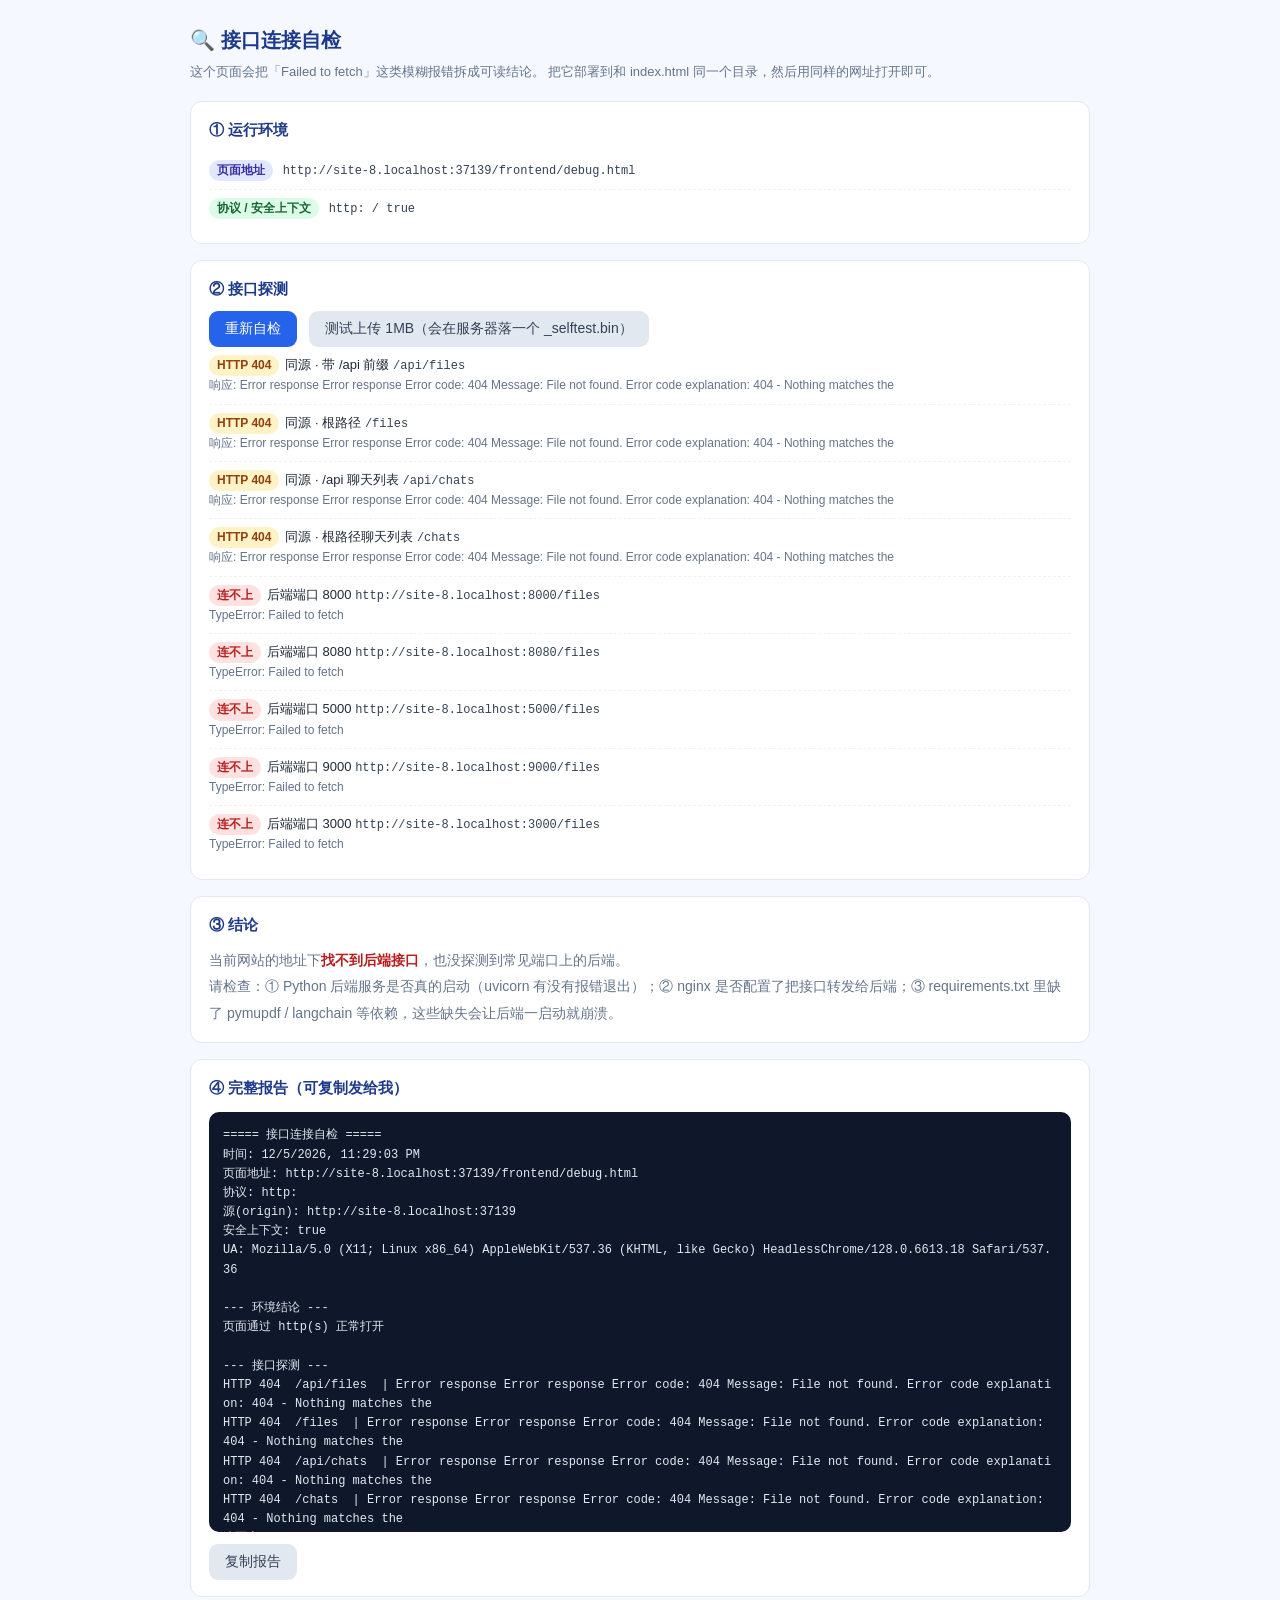
==== frontend/debug.html @ bb72d321 "chore: capture safe pre-agent baseline" ====
<!DOCTYPE html>
<html lang="zh-CN">

<head>

    <meta charset="UTF-8">

    <meta name="viewport" content="width=device-width, initial-scale=1.0">

    <title>接口连接自检 - AI智能机器人</title>

    <style>

        * { box-sizing: border-box; }

        body {
            margin: 0;
            padding: 24px;
            font-family: "Microsoft YaHei", Arial, sans-serif;
            background: #f5f8ff;
            color: #1f2937;
            line-height: 1.6;
        }

        .wrap { max-width: 900px; margin: 0 auto; }

        h1 { font-size: 20px; color: #1e3a8a; margin: 0 0 6px; }

        .sub { color: #64748b; font-size: 13px; margin-bottom: 18px; }

        .card {
            background: #fff;
            border: 1px solid #e2e8f0;
            border-radius: 12px;
            padding: 16px 18px;
            margin-bottom: 16px;
        }

        .card h2 {
            font-size: 15px;
            margin: 0 0 10px;
            color: #1e3a8a;
        }

        .row {
            padding: 8px 0;
            border-bottom: 1px dashed #eef2f7;
            font-size: 13px;
            word-break: break-all;
        }

        .row:last-child { border-bottom: none; }

        .url { color: #334155; font-family: Consolas, monospace; font-size: 12px; }

        .badge {
            display: inline-block;
            padding: 1px 8px;
            border-radius: 20px;
            font-size: 12px;
            font-weight: bold;
            margin-right: 6px;
        }

        .b-ok { background: #dcfce7; color: #166534; }
        .b-warn { background: #fef3c7; color: #92400e; }
        .b-bad { background: #fee2e2; color: #b91c1c; }
        .b-info { background: #e0e7ff; color: #3730a3; }

        .note { color: #64748b; font-size: 12px; }

        button {
            padding: 9px 16px;
            border: none;
            border-radius: 9px;
            background: #2563eb;
            color: #fff;
            font-size: 14px;
            cursor: pointer;
            margin-right: 8px;
        }

        button.gray { background: #e2e8f0; color: #334155; }
        button:disabled { opacity: .6; cursor: not-allowed; }

        pre {
            background: #0f172a;
            color: #e2e8f0;
            padding: 14px;
            border-radius: 10px;
            font-size: 12px;
            overflow-x: auto;
            white-space: pre-wrap;
            word-break: break-all;
            max-height: 420px;
        }

        .verdict {
            font-size: 14px;
            line-height: 1.9;
        }

        .verdict b { color: #b91c1c; }

    </style>

</head>

<body>

<div class="wrap">

    <h1>🔍 接口连接自检</h1>

    <div class="sub">
        这个页面会把「Failed to fetch」这类模糊报错拆成可读结论。
        把它部署到和 index.html 同一个目录，然后用同样的网址打开即可。
    </div>


    <div class="card">

        <h2>① 运行环境</h2>

        <div id="env"></div>

    </div>


    <div class="card">

        <h2>② 接口探测</h2>

        <button id="runBtn" onclick="runAll()">重新自检</button>

        <button class="gray" onclick="testUpload(this)">测试上传 1MB（会在服务器落一个 _selftest.bin）</button>

        <div id="results"></div>

    </div>


    <div class="card">

        <h2>③ 结论</h2>

        <div id="verdict" class="verdict note">正在自检…</div>

    </div>


    <div class="card">

        <h2>④ 完整报告（可复制发给我）</h2>

        <pre id="report">正在生成…</pre>

        <button class="gray" onclick="copyReport()">复制报告</button>

    </div>

</div>


<script>

// =============================
// 探测目标
// =============================
function buildTargets() {

    const host = location.hostname;
    const proto = location.protocol;

    const list = [
        { label: "同源 · 带 /api 前缀", url: "/api/files", kind: "same" },
        { label: "同源 · 根路径",      url: "/files",     kind: "same" },
        { label: "同源 · /api 聊天列表", url: "/api/chats", kind: "same" },
        { label: "同源 · 根路径聊天列表", url: "/chats",   kind: "same" }
    ];

    // 常见后端端口（本地开发时后端常跑在这里）
    [8000, 8080, 5000, 9000, 3000].forEach(function (p) {

        list.push({
            label: "后端端口 " + p,
            url: proto + "//" + host + ":" + p + "/files",
            kind: "port"
        });

    });

    return list;
}



// =============================
// 探测：CORS 模式（能拿到状态码）
// =============================
async function probeCors(url) {

    try {

        const res = await fetch(url, { method: "GET", cache: "no-store" });

        let body = "";

        try {

            body = (await res.text()).replace(/<[^>]+>/g, " ")
                .replace(/\s+/g, " ").trim().slice(0, 120);

        } catch (e) { /* 忽略 */ }

        return { ok: true, status: res.status, body: body };

    } catch (e) {

        return { ok: false, error: (e && e.name) + ": " + (e && e.message) };

    }

}



// =============================
// 探测：no-cors 模式（只判断"能不能连上主机"）
// =============================
async function probeReach(url) {

    try {

        await fetch(url, { method: "GET", mode: "no-cors", cache: "no-store" });

        return true;   // 服务器有响应（哪怕是 404），说明连得上

    } catch (e) {

        return false;  // 连接被拒 / DNS 失败 / 被拦截

    }

}



// =============================
// 全局报告缓冲
// =============================
let reportLines = [];


function log(line) {

    reportLines.push(line);

    const el = document.getElementById("report");

    el.textContent = reportLines.join("\n");

}



// =============================
// 主流程
// =============================
async function runAll() {

    const runBtn = document.getElementById("runBtn");

    runBtn.disabled = true;
    runBtn.textContent = "自检中…";

    reportLines = [];

    document.getElementById("results").innerHTML = "";

    // ---------- 环境 ----------
    const env = {
        pageUrl: location.href,
        protocol: location.protocol,
        origin: location.origin,
        host: location.host,
        isFile: location.protocol === "file:",
        isSecure: String(window.isSecureContext)
    };

    log("===== 接口连接自检 =====");
    log("时间: " + new Date().toLocaleString());
    log("页面地址: " + env.pageUrl);
    log("协议: " + env.protocol);
    log("源(origin): " + env.origin);
    log("安全上下文: " + env.isSecure);
    log("UA: " + navigator.userAgent);
    log("");

    let envHtml = "";

    envHtml += row("页面地址", env.pageUrl, "info");

    envHtml += row("协议 / 安全上下文", env.protocol + " / " + env.isSecure,
        env.isFile ? "bad" : "ok");

    if (env.isFile) {

        envHtml += '<div class="row"><span class="badge b-bad">致命</span>' +
            '你是在用 <b>file://</b> 直接打开网页的。' +
            '浏览器禁止 file:// 页面调用任何后端接口，' +
            '所有请求都会是「Failed to fetch」。' +
            '<br>请通过 http/https 地址访问网页。</div>';

    }

    document.getElementById("env").innerHTML = envHtml;


    log("--- 环境结论 ---");
    log(env.isFile
        ? "!! 页面是 file:// 打开的，必须改成 http/https 访问"
        : "页面通过 http(s) 正常打开");
    log("");


    // ---------- 接口探测 ----------
    log("--- 接口探测 ---");

    const targets = buildTargets();

    let sameApiExists = false;
    let sameRootExists = false;
    let anyPortReachable = null;

    let resultsHtml = "";

    for (let i = 0; i < targets.length; i++) {

        const t = targets[i];

        let html = "";
        let line = "";

        if (env.isFile && t.kind === "same") {

            html = '<div class="row"><span class="badge b-bad">跳过</span>' +
                t.label + ' <span class="url">' + t.url + '</span>' +
                '<div class="note">file:// 页面无法发起相对地址请求</div></div>';

            line = "跳过 " + t.url + "（file:// 页面）";

        } else {

            const cors = await probeCors(t.url);

            if (cors.ok) {

                const is2xx = cors.status >= 200 && cors.status < 300;

                const is404 = cors.status === 404;

                const level = is2xx ? "ok" : (is404 ? "warn" : "bad");

                html = '<div class="row">' +
                    '<span class="badge b-' + level + '">HTTP ' + cors.status + '</span>' +
                    t.label + ' <span class="url">' + t.url + '</span>' +
                    (cors.body ? '<div class="note">响应: ' + escapeHtml(cors.body) + '</div>' : '') +
                    '</div>';

                line = "HTTP " + cors.status + "  " + t.url +
                    (cors.body ? "  | " + cors.body : "");

                if (t.kind === "same" && is2xx) {

                    if (t.url.indexOf("/api/") === 0) sameApiExists = true;

                    if (t.url.indexOf("/api/") !== 0) sameRootExists = true;

                }

            } else {

                // CORS 模式失败，再用 no-cors 判断主机是否可达
                const reachable = await probeReach(t.url);

                const level = reachable ? "warn" : "bad";

                html = '<div class="row">' +
                    '<span class="badge b-' + level + '">' +
                    (reachable ? "可达但被 CORS 拦截" : "连不上") + '</span>' +
                    t.label + ' <span class="url">' + t.url + '</span>' +
                    '<div class="note">' + escapeHtml(cors.error) + '</div>' +
                    '</div>';

                line = (reachable ? "可达但被CORS拦截" : "连不上") +
                    "  " + t.url + "  | " + cors.error;

                if (t.kind === "port" && reachable && anyPortReachable === null) {

                    anyPortReachable = t.url.replace(/\/files$/, "");

                }

            }

        }

        resultsHtml += html;

        log(line);

    }

    document.getElementById("results").innerHTML = resultsHtml;

    // ---------- 结论 ----------
    log("");

    log("--- 结论 ---");

    let verdict = "";

    if (env.isFile) {

        verdict =
            '页面是通过 <b>file://</b> 打开的，这是「Failed to fetch」最直接的原因。' +
            '<br>请把 frontend 目录挂到 Web 服务下用 http/https 访问。';

    } else if (sameApiExists || sameRootExists) {

        const which = sameApiExists ? "/api/ 前缀" : "根路径";

        verdict =
            '后端接口是可用的（走 ' + which + '）。<br>' +
            '如果上传还失败，多半是<b>文件太大被服务器拦下</b>（nginx client_max_body_size）' +
            '或<b>后端处理时报 500</b>。请点上面的「测试上传 1MB」按钮验证。';

    } else if (anyPortReachable) {

        verdict =
            '当前网站的地址下<b>没有转发到后端</b>，但发现后端可能跑在：<br>' +
            '<span class="url">' + anyPortReachable + '</span><br>' +
            '可在 index.html 后面加参数临时指定：' +
            '<span class="url">index.html?api=' + anyPortReachable + '</span>';

    } else {

        verdict =
            '当前网站的地址下<b>找不到后端接口</b>，也没探测到常见端口上的后端。<br>' +
            '请检查：① Python 后端服务是否真的启动（uvicorn 有没有报错退出）；' +
            '② nginx 是否配置了把接口转发给后端；' +
            '③ requirements.txt 里缺了 pymupdf / langchain 等依赖，' +
            '这些缺失会让后端一启动就崩溃。';

    }

    document.getElementById("verdict").innerHTML = verdict;

    log(verdict.replace(/<[^>]+>/g, ""));

    runBtn.disabled = false;
    runBtn.textContent = "重新自检";

}



// =============================
// 测试上传（验证请求体大小限制）
// =============================
async function testUpload(btn) {

    btn.disabled = true;
    btn.textContent = "上传测试中…";

    const blob = new Blob([new Uint8Array(1024 * 1024)], { type: "application/octet-stream" });

    const form = new FormData();

    form.append("file", blob, "_selftest.bin");

    const url = "/upload";

    let line = "";

    try {

        const res = await fetch(url, { method: "POST", body: form });

        line = "测试上传 " + url + " → HTTP " + res.status;

        if (res.status === 413) {

            line += "  ← 文件被服务器大小限制拦下，需要调大 nginx client_max_body_size";

        }

    } catch (e) {

        line = "测试上传 " + url + " → 网络错误 " + e.name + ": " + e.message;

    }

    log(line);

    alert(line);

    btn.disabled = false;
    btn.textContent = "测试上传 1MB（会在服务器落一个 _selftest.bin）";

}



// =============================
// 工具
// =============================
function row(label, value, level) {

    const map = { ok: "b-ok", warn: "b-warn", bad: "b-bad", info: "b-info" };

    return '<div class="row"><span class="badge ' + (map[level] || "b-info") + '">' +
        escapeHtml(label) + '</span> <span class="url">' + escapeHtml(value) +
        '</span></div>';

}


function escapeHtml(s) {

    return String(s === null || s === undefined ? "" : s)

        .replace(/&/g, "&amp;")
        .replace(/</g, "&lt;")
        .replace(/>/g, "&gt;");

}


function copyReport() {

    const text = document.getElementById("report").textContent;

    if (navigator.clipboard) {

        navigator.clipboard.writeText(text).then(
            function () { alert("报告已复制"); },
            function () { alert("复制失败，请手动选中复制"); }
        );

    } else {

        alert("请手动选中复制");

    }

}


// 打开即自动自检
runAll();

</script>

</body>

</html>
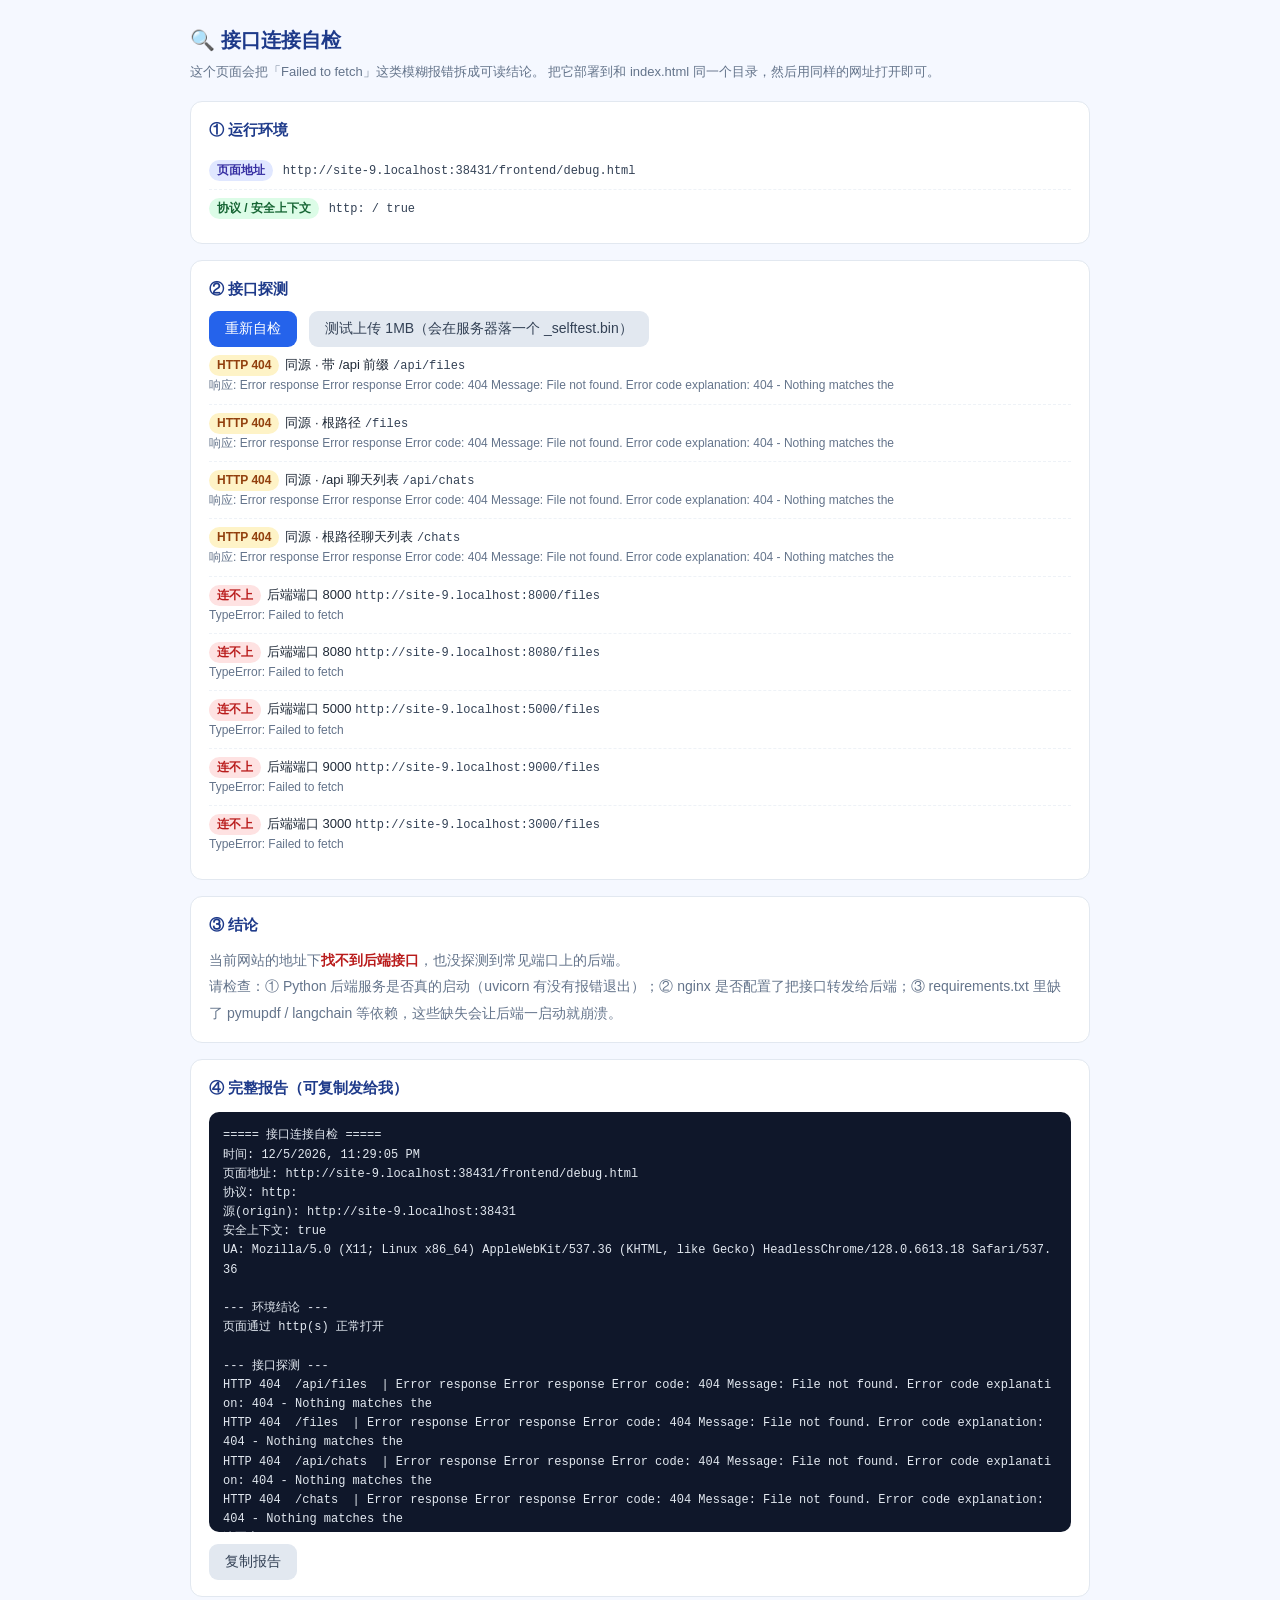
==== commit 9e494dcc: "修三处窄屏 bug：模型名字号被 font:inherit 覆盖、safe-area 恒为 0、手机上删除键永不显示 - .model-pill 先设 font-size:10px，后面又写 font" ====
--- a/frontend/debug.html
+++ b/frontend/debug.html
@@ -5,7 +5,7 @@
 
     <meta charset="UTF-8">
 
-    <meta name="viewport" content="width=device-width, initial-scale=1.0">
+    <meta name="viewport" content="width=device-width, initial-scale=1.0, viewport-fit=cover">
 
     <title>接口连接自检 - AI智能机器人</title>
 
